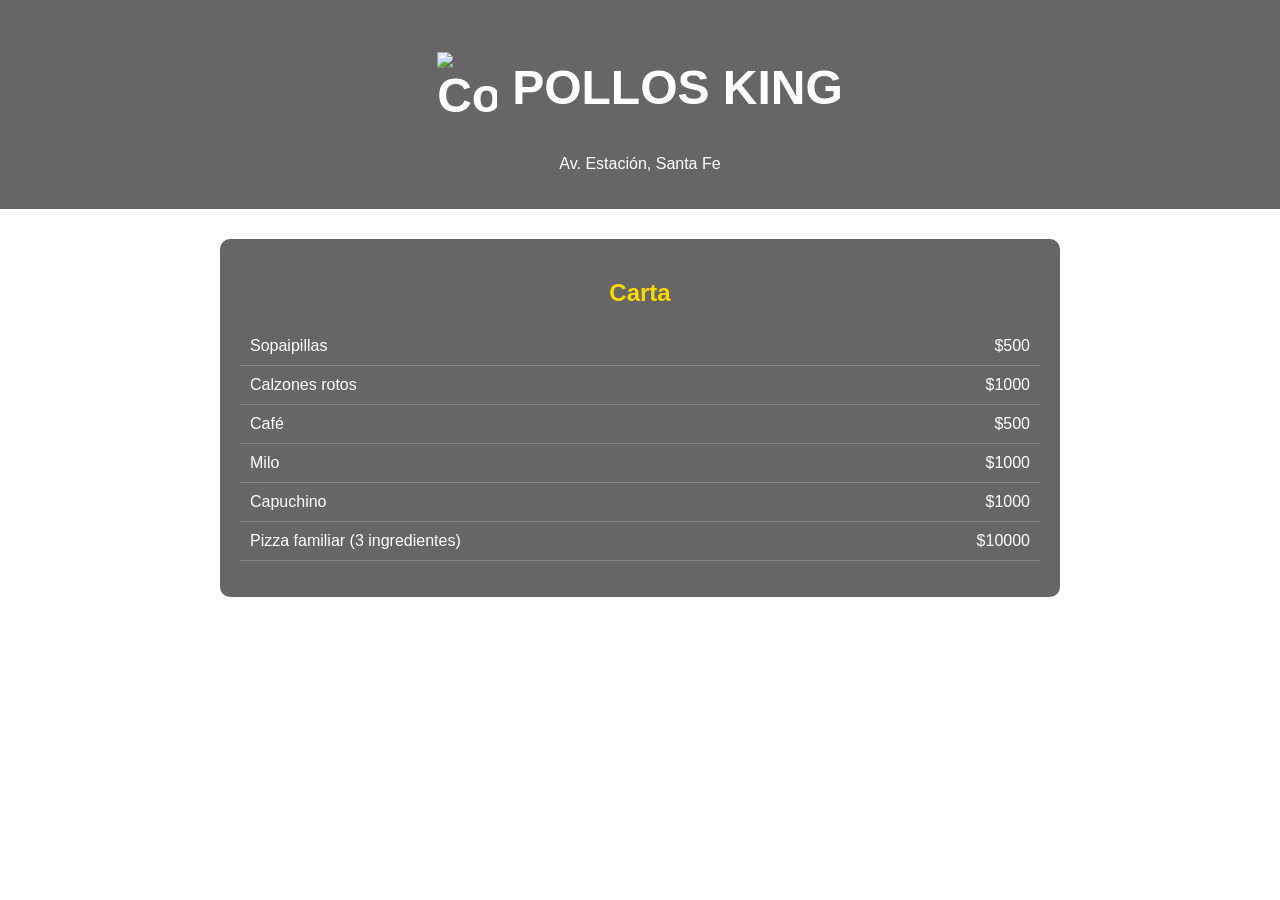
==== index.html @ 14f3b4d0 "Add files via upload" ====
<!DOCTYPE html>
<html lang="es">
<head>
  <meta charset="UTF-8">
    <meta name="viewport" content="width=device-width, initial-scale=1.0">
      <title>POLLOS KING - Menú</title>
        <style>
            body {
                  margin: 0;
                        font-family: Arial, sans-serif;
                              background: url('fondo.jpg') no-repeat center center fixed;
                                    background-size: cover;
                                          color: #fff;
                                              }
                                                  header {
                                                        text-align: center;
                                                              background: rgba(0,0,0,0.6);
                                                                    padding: 20px;
                                                                        }
                                                                            header h1 {
                                                                                  font-size: 3em;
                                                                                        display: flex;
                                                                                              align-items: center;
                                                                                                    justify-content: center;
                                                                                                          gap: 15px;
                                                                                                              }
                                                                                                                  header img {
                                                                                                                        width: 60px;
                                                                                                                            }
                                                                                                                                .menu {
                                                                                                                                      max-width: 800px;
                                                                                                                                            margin: 30px auto;
                                                                                                                                                  background: rgba(0,0,0,0.6);
                                                                                                                                                        padding: 20px;
                                                                                                                                                              border-radius: 10px;
                                                                                                                                                                    animation: fadeIn 1.5s ease;
                                                                                                                                                                        }
                                                                                                                                                                            .menu h2 {
                                                                                                                                                                                  text-align: center;
                                                                                                                                                                                        color: gold;
                                                                                                                                                                                              margin-bottom: 20px;
                                                                                                                                                                                                  }
                                                                                                                                                                                                      ul {
                                                                                                                                                                                                            list-style: none;
                                                                                                                                                                                                                  padding: 0;
                                                                                                                                                                                                                      }
                                                                                                                                                                                                                          li {
                                                                                                                                                                                                                                display: flex;
                                                                                                                                                                                                                                      justify-content: space-between;
                                                                                                                                                                                                                                            padding: 10px;
                                                                                                                                                                                                                                                  border-bottom: 1px solid rgba(255,255,255,0.2);
                                                                                                                                                                                                                                                        transition: background 0.3s;
                                                                                                                                                                                                                                                            }
                                                                                                                                                                                                                                                                li:hover {
                                                                                                                                                                                                                                                                      background: rgba(255,255,255,0.1);
                                                                                                                                                                                                                                                                          }
                                                                                                                                                                                                                                                                              @keyframes fadeIn {
                                                                                                                                                                                                                                                                                    from {opacity: 0; transform: translateY(20px);}
                                                                                                                                                                                                                                                                                          to {opacity: 1; transform: translateY(0);}
                                                                                                                                                                                                                                                                                              }
                                                                                                                                                                                                                                                                                                </style>
                                                                                                                                                                                                                                                                                                </head>
                                                                                                                                                                                                                                                                                                <body>
                                                                                                                                                                                                                                                                                                  <header>
                                                                                                                                                                                                                                                                                                      <h1>
                                                                                                                                                                                                                                                                                                            <img src="corona.png" alt="Corona">
                                                                                                                                                                                                                                                                                                                  POLLOS KING
                                                                                                                                                                                                                                                                                                                      </h1>
                                                                                                                                                                                                                                                                                                                          <p>Av. Estación, Santa Fe</p>
                                                                                                                                                                                                                                                                                                                            </header>

                                                                                                                                                                                                                                                                                                                              <div class="menu">
                                                                                                                                                                                                                                                                                                                                  <h2>Carta</h2>
                                                                                                                                                                                                                                                                                                                                      <ul id="carta">
                                                                                                                                                                                                                                                                                                                                            <!-- Productos se cargan dinámicamente -->
                                                                                                                                                                                                                                                                                                                                                </ul>
                                                                                                                                                                                                                                                                                                                                                  </div>

                                                                                                                                                                                                                                                                                                                                                    <script>
                                                                                                                                                                                                                                                                                                                                                        // Productos iniciales
                                                                                                                                                                                                                                                                                                                                                            const productos = [
                                                                                                                                                                                                                                                                                                                                                                  {nombre: "Sopaipillas", precio: 500},
                                                                                                                                                                                                                                                                                                                                                                        {nombre: "Calzones rotos", precio: 1000},
                                                                                                                                                                                                                                                                                                                                                                              {nombre: "Café", precio: 500},
                                                                                                                                                                                                                                                                                                                                                                                    {nombre: "Milo", precio: 1000},
                                                                                                                                                                                                                                                                                                                                                                                          {nombre: "Capuchino", precio: 1000},
                                                                                                                                                                                                                                                                                                                                                                                                {nombre: "Pizza familiar (3 ingredientes)", precio: 10000}
                                                                                                                                                                                                                                                                                                                                                                                                    ];

                                                                                                                                                                                                                                                                                                                                                                                                        function mostrarCarta() {
                                                                                                                                                                                                                                                                                                                                                                                                              const carta = document.getElementById("carta");
                                                                                                                                                                                                                                                                                                                                                                                                                    carta.innerHTML = "";
                                                                                                                                                                                                                                                                                                                                                                                                                          productos.forEach(p => {
                                                                                                                                                                                                                                                                                                                                                                                                                                  const li = document.createElement("li");
                                                                                                                                                                                                                                                                                                                                                                                                                                          li.innerHTML = `<span>${p.nombre}</span> $${p.precio}`;
                                                                                                                                                                                                                                                                                                                                                                                                                                                  carta.appendChild(li);
                                                                                                                                                                                                                                                                                                                                                                                                                                                        });
                                                                                                                                                                                                                                                                                                                                                                                                                                                            }

                                                                                                                                                                                                                                                                                                                                                                                                                                                                mostrarCarta();
                                                                                                                                                                                                                                                                                                                                                                                                                                                                  </script>
                                                                                                                                                                                                                                                                                                                                                                                                                                                                  </body>
                                                                                                                                                                                                                                                                                                                                                                                                                                                                  </html>
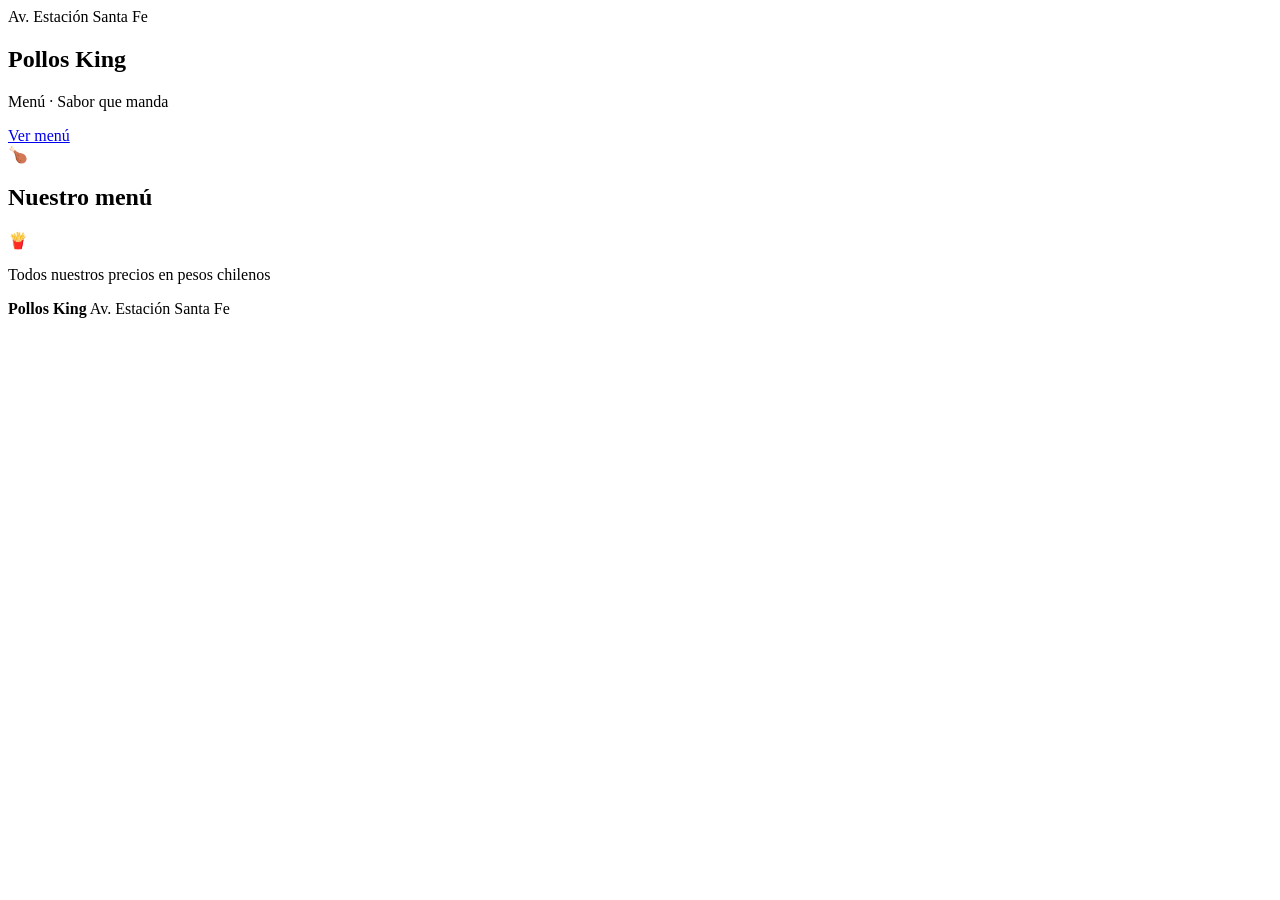
==== commit b51d8c75: "Add files via upload" ====
--- a/index.html
+++ b/index.html
@@ -2,103 +2,37 @@
 <html lang="es">
 <head>
   <meta charset="UTF-8">
-    <meta name="viewport" content="width=device-width, initial-scale=1.0">
-      <title>POLLOS KING - Menú</title>
-        <style>
-            body {
-                  margin: 0;
-                        font-family: Arial, sans-serif;
-                              background: url('fondo.jpg') no-repeat center center fixed;
-                                    background-size: cover;
-                                          color: #fff;
-                                              }
-                                                  header {
-                                                        text-align: center;
-                                                              background: rgba(0,0,0,0.6);
-                                                                    padding: 20px;
-                                                                        }
-                                                                            header h1 {
-                                                                                  font-size: 3em;
-                                                                                        display: flex;
-                                                                                              align-items: center;
-                                                                                                    justify-content: center;
-                                                                                                          gap: 15px;
-                                                                                                              }
-                                                                                                                  header img {
-                                                                                                                        width: 60px;
-                                                                                                                            }
-                                                                                                                                .menu {
-                                                                                                                                      max-width: 800px;
-                                                                                                                                            margin: 30px auto;
-                                                                                                                                                  background: rgba(0,0,0,0.6);
-                                                                                                                                                        padding: 20px;
-                                                                                                                                                              border-radius: 10px;
-                                                                                                                                                                    animation: fadeIn 1.5s ease;
-                                                                                                                                                                        }
-                                                                                                                                                                            .menu h2 {
-                                                                                                                                                                                  text-align: center;
-                                                                                                                                                                                        color: gold;
-                                                                                                                                                                                              margin-bottom: 20px;
-                                                                                                                                                                                                  }
-                                                                                                                                                                                                      ul {
-                                                                                                                                                                                                            list-style: none;
-                                                                                                                                                                                                                  padding: 0;
-                                                                                                                                                                                                                      }
-                                                                                                                                                                                                                          li {
-                                                                                                                                                                                                                                display: flex;
-                                                                                                                                                                                                                                      justify-content: space-between;
-                                                                                                                                                                                                                                            padding: 10px;
-                                                                                                                                                                                                                                                  border-bottom: 1px solid rgba(255,255,255,0.2);
-                                                                                                                                                                                                                                                        transition: background 0.3s;
-                                                                                                                                                                                                                                                            }
-                                                                                                                                                                                                                                                                li:hover {
-                                                                                                                                                                                                                                                                      background: rgba(255,255,255,0.1);
-                                                                                                                                                                                                                                                                          }
-                                                                                                                                                                                                                                                                              @keyframes fadeIn {
-                                                                                                                                                                                                                                                                                    from {opacity: 0; transform: translateY(20px);}
-                                                                                                                                                                                                                                                                                          to {opacity: 1; transform: translateY(0);}
-                                                                                                                                                                                                                                                                                              }
-                                                                                                                                                                                                                                                                                                </style>
-                                                                                                                                                                                                                                                                                                </head>
-                                                                                                                                                                                                                                                                                                <body>
-                                                                                                                                                                                                                                                                                                  <header>
-                                                                                                                                                                                                                                                                                                      <h1>
-                                                                                                                                                                                                                                                                                                            <img src="corona.png" alt="Corona">
-                                                                                                                                                                                                                                                                                                                  POLLOS KING
-                                                                                                                                                                                                                                                                                                                      </h1>
-                                                                                                                                                                                                                                                                                                                          <p>Av. Estación, Santa Fe</p>
-                                                                                                                                                                                                                                                                                                                            </header>
+  <meta name="viewport" content="width=device-width, initial-scale=1.0">
+  <title>Pollos King</title>
+  <link rel="stylesheet" href="css/styles.css">
+</head>
+<body>
+  <main class="menu-page">
+    <section class="hero">
+      <div class="hero-overlay"></div>
+      <div class="hero-content">
+        <span class="eyebrow">Av. Estación Santa Fe</span>
+        <h1 id="menuTitle">Pollos King</h1>
+        <p>Menú · Sabor que manda</p>
+        <a href="#menu" class="hero-button">Ver menú</a>
+      </div>
+    </section>
 
-                                                                                                                                                                                                                                                                                                                              <div class="menu">
-                                                                                                                                                                                                                                                                                                                                  <h2>Carta</h2>
-                                                                                                                                                                                                                                                                                                                                      <ul id="carta">
-                                                                                                                                                                                                                                                                                                                                            <!-- Productos se cargan dinámicamente -->
-                                                                                                                                                                                                                                                                                                                                                </ul>
-                                                                                                                                                                                                                                                                                                                                                  </div>
+    <section id="menu" class="menu-section">
+      <div class="section-heading">
+        <span>🍗</span>
+        <h2>Nuestro menú</h2>
+        <span>🍟</span>
+      </div>
+      <p class="section-subtitle">Todos nuestros precios en pesos chilenos</p>
+      <div id="productGrid" class="product-grid"></div>
+    </section>
 
-                                                                                                                                                                                                                                                                                                                                                    <script>
-                                                                                                                                                                                                                                                                                                                                                        // Productos iniciales
-                                                                                                                                                                                                                                                                                                                                                            const productos = [
-                                                                                                                                                                                                                                                                                                                                                                  {nombre: "Sopaipillas", precio: 500},
-                                                                                                                                                                                                                                                                                                                                                                        {nombre: "Calzones rotos", precio: 1000},
-                                                                                                                                                                                                                                                                                                                                                                              {nombre: "Café", precio: 500},
-                                                                                                                                                                                                                                                                                                                                                                                    {nombre: "Milo", precio: 1000},
-                                                                                                                                                                                                                                                                                                                                                                                          {nombre: "Capuchino", precio: 1000},
-                                                                                                                                                                                                                                                                                                                                                                                                {nombre: "Pizza familiar (3 ingredientes)", precio: 10000}
-                                                                                                                                                                                                                                                                                                                                                                                                    ];
-
-                                                                                                                                                                                                                                                                                                                                                                                                        function mostrarCarta() {
-                                                                                                                                                                                                                                                                                                                                                                                                              const carta = document.getElementById("carta");
-                                                                                                                                                                                                                                                                                                                                                                                                                    carta.innerHTML = "";
-                                                                                                                                                                                                                                                                                                                                                                                                                          productos.forEach(p => {
-                                                                                                                                                                                                                                                                                                                                                                                                                                  const li = document.createElement("li");
-                                                                                                                                                                                                                                                                                                                                                                                                                                          li.innerHTML = `<span>${p.nombre}</span> $${p.precio}`;
-                                                                                                                                                                                                                                                                                                                                                                                                                                                  carta.appendChild(li);
-                                                                                                                                                                                                                                                                                                                                                                                                                                                        });
-                                                                                                                                                                                                                                                                                                                                                                                                                                                            }
-
-                                                                                                                                                                                                                                                                                                                                                                                                                                                                mostrarCarta();
-                                                                                                                                                                                                                                                                                                                                                                                                                                                                  </script>
-                                                                                                                                                                                                                                                                                                                                                                                                                                                                  </body>
-                                                                                                                                                                                                                                                                                                                                                                                                                                                                  </html>
-                                                                                                                                                                                                                                                                                                                                                                                                                                                                  +    <footer>
+      <strong id="footerTitle">Pollos King</strong>
+      <span>Av. Estación Santa Fe</span>
+    </footer>
+  </main>
+  <script src="js/menu.js"></script>
+</body>
+</html>
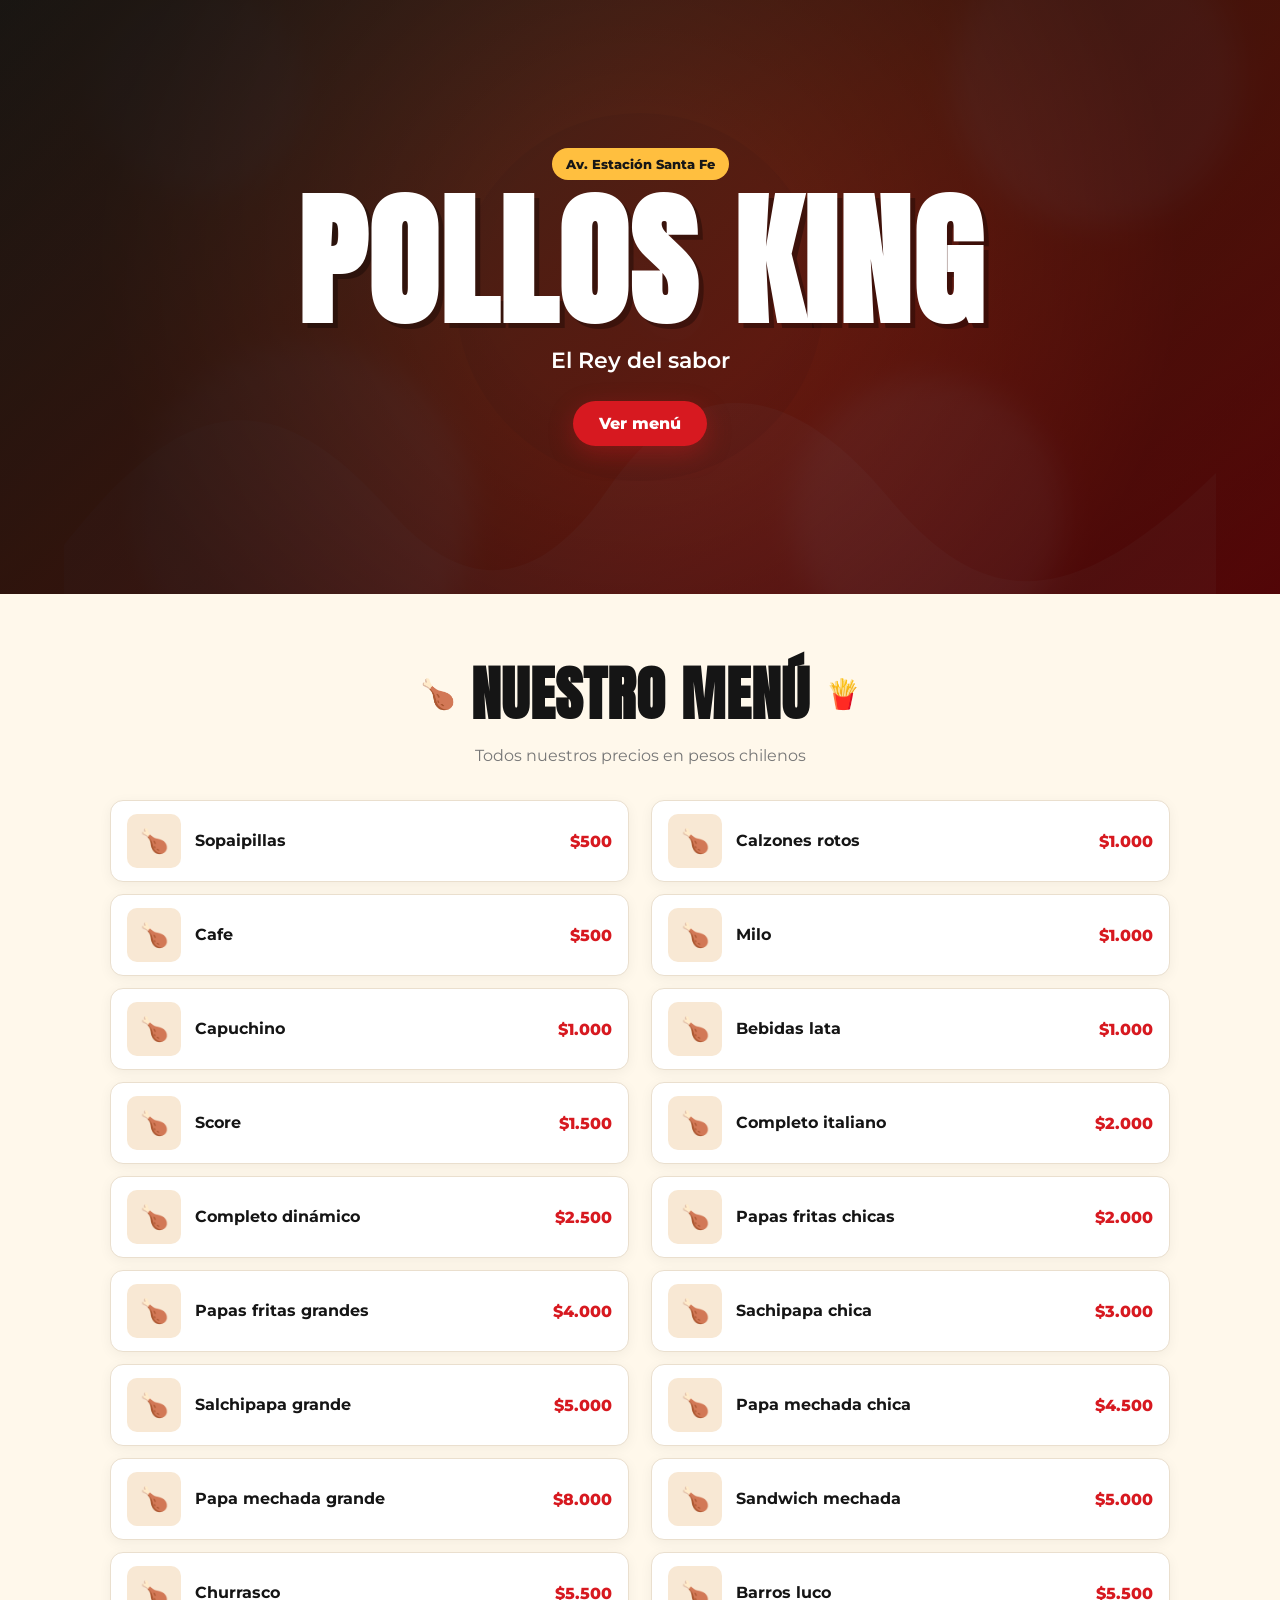
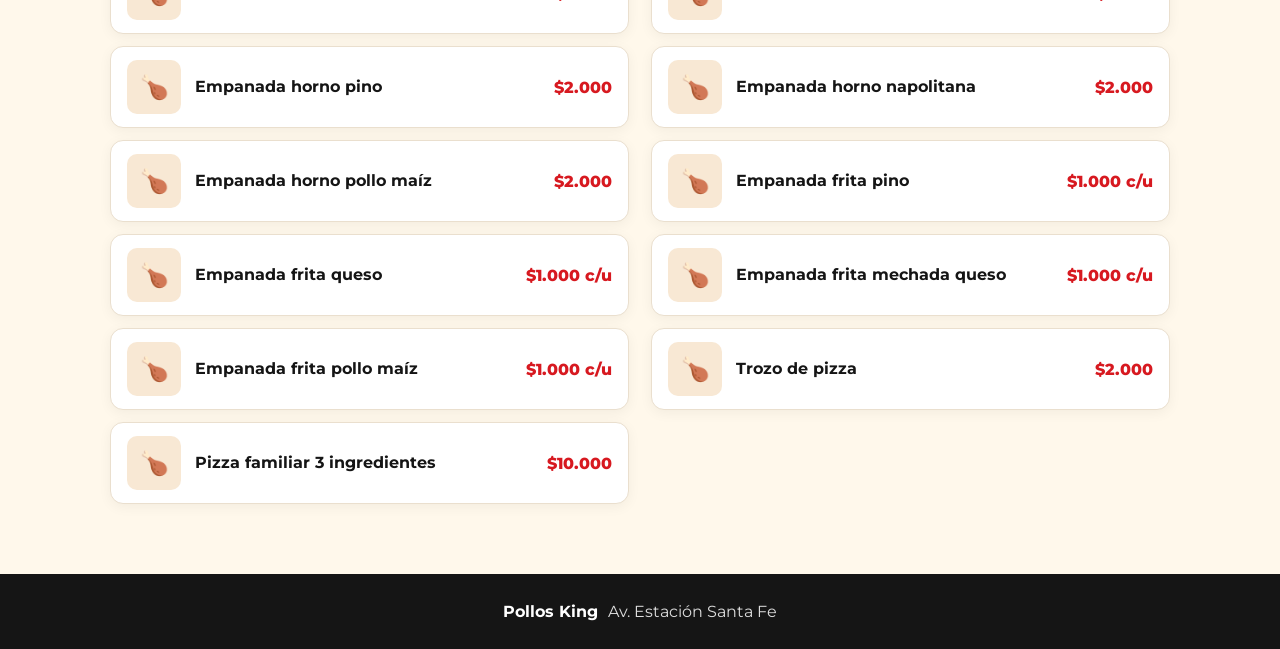
==== commit 42ad37c6: "actualizar titulo" ====
--- a/index.html
+++ b/index.html
@@ -13,7 +13,7 @@
       <div class="hero-content">
         <span class="eyebrow">Av. Estación Santa Fe</span>
         <h1 id="menuTitle">Pollos King</h1>
-        <p>Menú · Sabor que manda</p>
+        <p>El Rey del sabor</p>
         <a href="#menu" class="hero-button">Ver menú</a>
       </div>
     </section>
--- a/css/styles.css
+++ b/css/styles.css
@@ -0,0 +1,166 @@
+@import url('https://fonts.googleapis.com/css2?family=Anton&family=Montserrat:wght@400;500;600;700;800&display=swap');
+
+:root {
+  --red: #d71920;
+  --dark: #151515;
+  --cream: #fff8eb;
+  --gold: #ffbf3f;
+}
+
+* { box-sizing: border-box; }
+html { scroll-behavior: smooth; }
+body {
+  margin: 0;
+  background: var(--cream);
+  color: var(--dark);
+  font-family: 'Montserrat', Arial, sans-serif;
+}
+.menu-page { min-height: 100vh; }
+
+.hero {
+  min-height: 66vh;
+  position: relative;
+  display: grid;
+  place-items: center;
+  overflow: hidden;
+  background:
+    linear-gradient(135deg, rgba(25,25,25,.94), rgba(112,8,12,.72)),
+    url('../assets/pollos-king-bg.svg') center/cover no-repeat;
+}
+.hero-overlay {
+  position: absolute; inset: 0;
+  background: radial-gradient(circle at 50% 45%, transparent 0 20%, rgba(0,0,0,.35) 75%);
+}
+.hero-content {
+  position: relative;
+  z-index: 1;
+  text-align: center;
+  color: white;
+  padding: 40px 20px;
+}
+.eyebrow {
+  display: inline-block;
+  background: var(--gold);
+  color: #171717;
+  font-weight: 800;
+  font-size: .82rem;
+  padding: 8px 14px;
+  border-radius: 999px;
+  margin-bottom: 18px;
+}
+.hero h1 {
+  font-family: 'Anton', Impact, sans-serif;
+  text-transform: uppercase;
+  letter-spacing: 2px;
+  font-size: clamp(4rem, 12vw, 9rem);
+  line-height: .9;
+  margin: 0;
+  text-shadow: 5px 5px 0 rgba(0,0,0,.3);
+}
+.hero p {
+  font-size: clamp(1rem, 2.5vw, 1.35rem);
+  font-weight: 600;
+  margin: 20px 0 28px;
+}
+.hero-button {
+  display: inline-block;
+  background: var(--red);
+  color: white;
+  text-decoration: none;
+  padding: 13px 26px;
+  border-radius: 999px;
+  font-weight: 800;
+  box-shadow: 0 8px 25px rgba(215,25,32,.35);
+  transition: transform .2s, background .2s;
+}
+.hero-button:hover { transform: translateY(-2px); background: #b91218; }
+
+.menu-section {
+  max-width: 1100px;
+  margin: auto;
+  padding: 55px 20px 70px;
+}
+.section-heading {
+  display: flex;
+  justify-content: center;
+  align-items: center;
+  gap: 15px;
+}
+.section-heading span { font-size: 1.8rem; }
+.section-heading h2 {
+  margin: 0;
+  font-family: 'Anton', Impact, sans-serif;
+  text-transform: uppercase;
+  font-size: clamp(2.2rem, 6vw, 3.7rem);
+  letter-spacing: 1px;
+}
+.section-subtitle {
+  text-align: center;
+  color: #777;
+  margin: 8px 0 35px;
+}
+.product-grid {
+  display: grid;
+  grid-template-columns: repeat(2, minmax(0, 1fr));
+  gap: 12px 22px;
+}
+.product-card {
+  min-height: 76px;
+  display: flex;
+  align-items: center;
+  gap: 14px;
+  padding: 13px 16px;
+  background: white;
+  border: 1px solid #eadfce;
+  border-radius: 13px;
+  box-shadow: 0 3px 13px rgba(0,0,0,.05);
+  transition: transform .18s, box-shadow .18s;
+}
+.product-card:hover {
+  transform: translateY(-2px);
+  box-shadow: 0 8px 20px rgba(0,0,0,.09);
+}
+.product-image {
+  width: 54px;
+  height: 54px;
+  flex: 0 0 54px;
+  object-fit: cover;
+  border-radius: 10px;
+}
+.product-placeholder {
+  width: 54px;
+  height: 54px;
+  flex: 0 0 54px;
+  display: grid;
+  place-items: center;
+  background: #f8e8d4;
+  border-radius: 10px;
+  font-size: 1.45rem;
+}
+.product-name {
+  flex: 1;
+  font-weight: 700;
+  line-height: 1.25;
+}
+.product-price {
+  white-space: nowrap;
+  color: var(--red);
+  font-weight: 800;
+}
+footer {
+  background: var(--dark);
+  color: #ddd;
+  padding: 28px 20px;
+  display: flex;
+  justify-content: center;
+  gap: 10px;
+  flex-wrap: wrap;
+}
+footer strong { color: white; }
+
+@media (max-width: 680px) {
+  .hero { min-height: 58vh; }
+  .product-grid { grid-template-columns: 1fr; }
+  .product-card { min-height: 70px; }
+  .menu-section { padding-top: 42px; }
+}
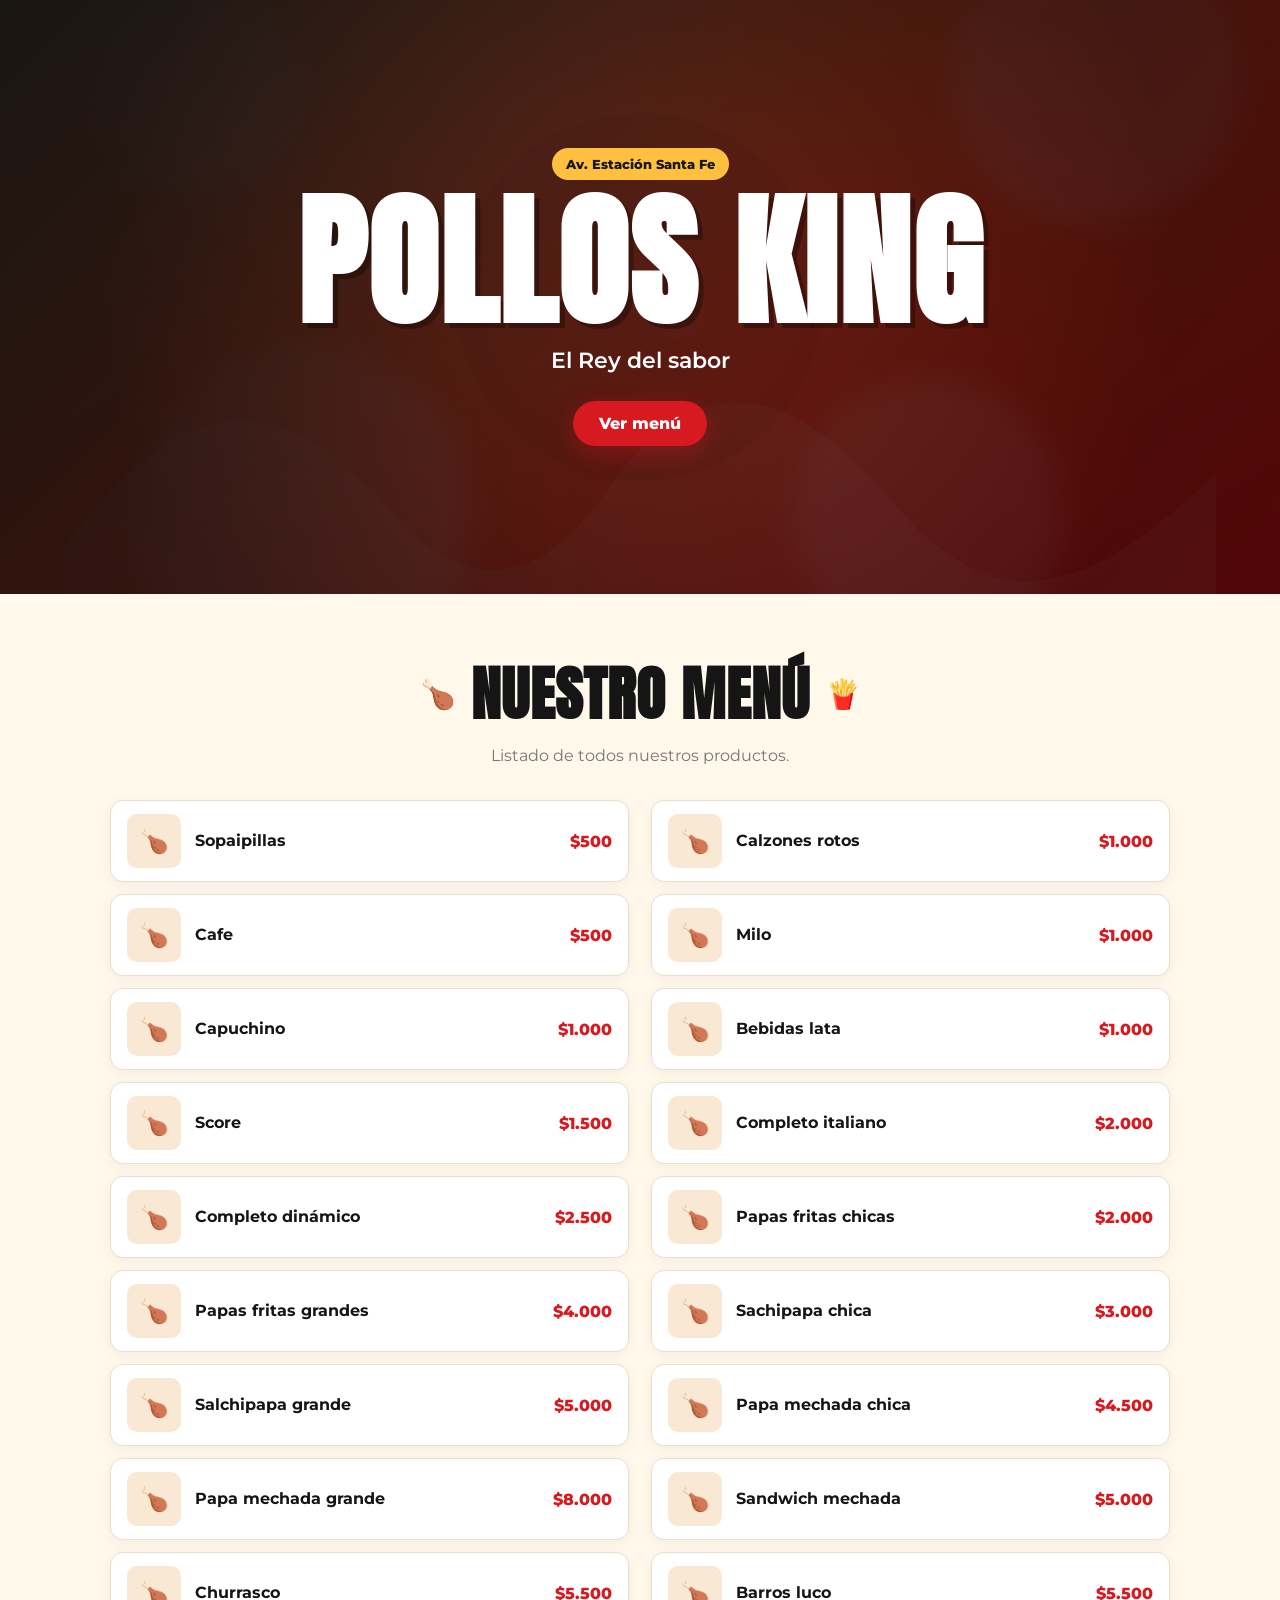
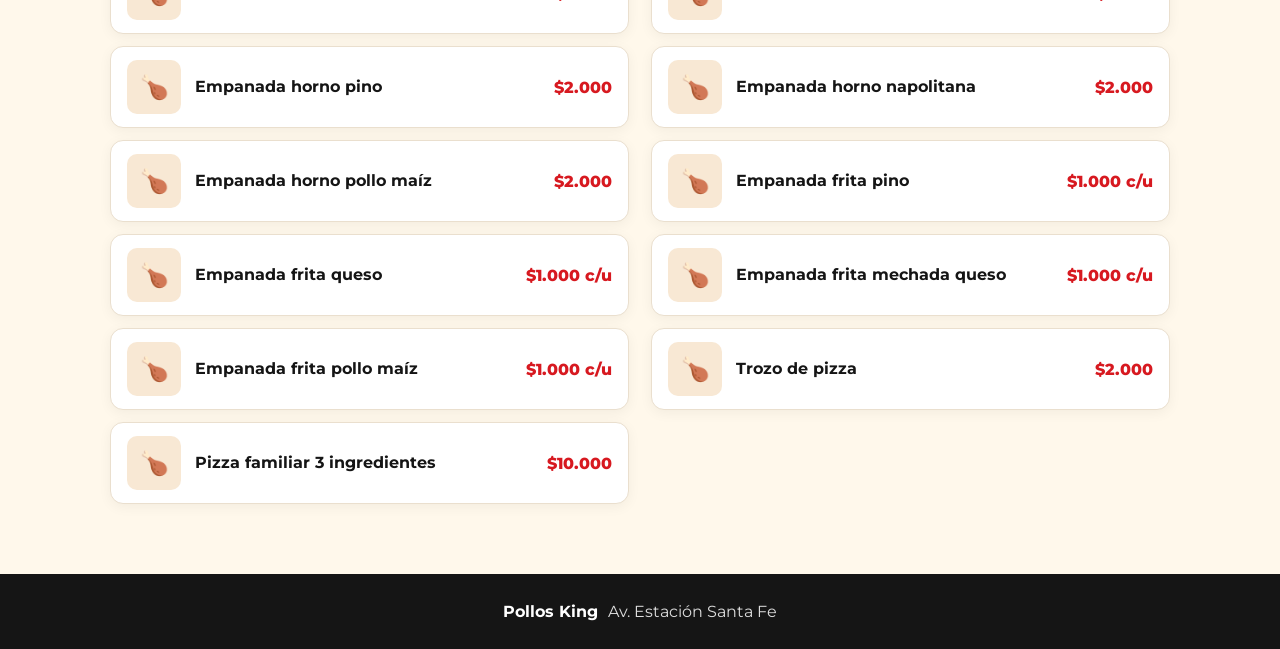
==== commit d5c4a230: "actualizar letra de carta" ====
--- a/index.html
+++ b/index.html
@@ -24,7 +24,7 @@
         <h2>Nuestro menú</h2>
         <span>🍟</span>
       </div>
-      <p class="section-subtitle">Todos nuestros precios en pesos chilenos</p>
+      <p class="section-subtitle">Listado de todos nuestros productos.</p>
       <div id="productGrid" class="product-grid"></div>
     </section>
 
